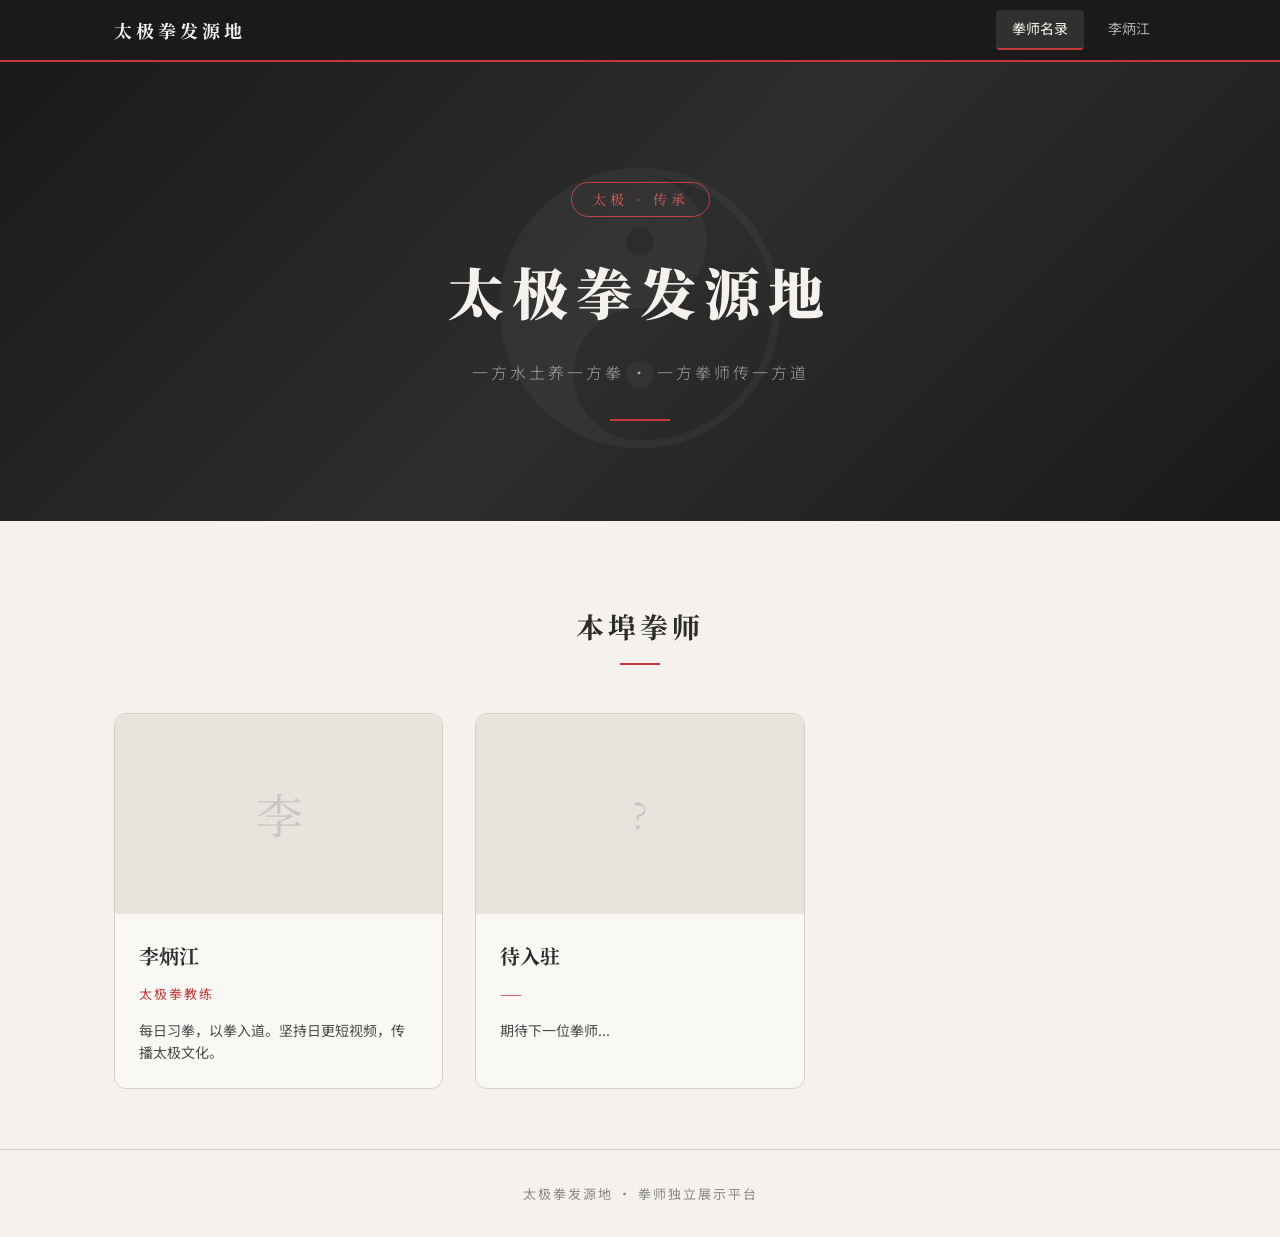
==== index.html @ 1efc1767 "太极拳发源地·拳师网站初版" ====
<!DOCTYPE html>
<html lang="zh-CN">
<head>
    <meta charset="UTF-8">
    <meta name="viewport" content="width=device-width, initial-scale=1.0">
    <title>太极拳发源地 · 拳师名录</title>
    <link rel="stylesheet" href="css/style.css">
</head>
<body>
    <!-- 导航栏 -->
    <nav class="navbar">
        <div class="nav-inner">
            <div class="nav-logo">太极拳发源地</div>
            <div class="nav-links">
                <a href="index.html" class="active">拳师名录</a>
                <a href="shifu-libingjiang.html">李炳江</a>
            </div>
        </div>
    </nav>

    <!-- 主横幅 -->
    <header class="hero">
        <div class="hero-bg"></div>
        <div class="hero-content">
            <div class="hero-badge">太极 · 传承</div>
            <h1>太极拳发源地</h1>
            <p class="hero-subtitle">一方水土养一方拳 · 一方拳师传一方道</p>
            <div class="hero-sep"></div>
        </div>
    </header>

    <!-- 拳师列表 -->
    <section class="masters-section">
        <h2>本埠拳师</h2>
        <div class="masters-grid">
            <a href="shifu-libingjiang.html" class="master-card">
                <div class="card-photo">
                    <div class="card-photo-placeholder">李</div>
                </div>
                <div class="card-info">
                    <h3>李炳江</h3>
                    <span class="card-title">太极拳教练</span>
                    <p>每日习拳，以拳入道。坚持日更短视频，传播太极文化。</p>
                </div>
            </a>
            <div class="master-card card-empty">
                <div class="card-photo">
                    <div class="card-photo-placeholder">?</div>
                </div>
                <div class="card-info">
                    <h3>待入驻</h3>
                    <span class="card-title">——</span>
                    <p>期待下一位拳师...</p>
                </div>
            </div>
        </div>
    </section>

    <footer class="footer">
        <p>太极拳发源地 · 拳师独立展示平台</p>
    </footer>
</body>
</html>
---- css/style.css ----
/* ==========================================
   太极拳发源地 · 水墨风格主题
   ========================================== */

/* --- 字体引入 --- */
@import url('https://fonts.googleapis.com/css2?family=Noto+Serif+SC:wght@400;600;700;900&family=Noto+Sans+SC:wght@300;400;500;700&display=swap');

/* --- 基础重置 --- */
*, *::before, *::after {
    margin: 0;
    padding: 0;
    box-sizing: border-box;
}

html {
    scroll-behavior: smooth;
}

body {
    font-family: 'Noto Sans SC', -apple-system, BlinkMacSystemFont, sans-serif;
    background: #f5f2ed;
    color: #2c2c2c;
    line-height: 1.8;
    min-height: 100vh;
}

/* --- 配色变量 --- */
:root {
    --ink: #1a1a1a;
    --ink-light: #4a4a4a;
    --ink-dim: #888;
    --paper: #f5f2ed;
    --paper-light: #faf8f4;
    --paper-dark: #e8e4dd;
    --accent: #c43a3a;
    --accent-light: #d45555;
    --gold: #b8860b;
    --border: #d5cfc6;
    --shadow: rgba(0, 0, 0, 0.06);
}

/* --- 导航 --- */
.navbar {
    background: var(--ink);
    color: #f5f2ed;
    position: sticky;
    top: 0;
    z-index: 100;
    border-bottom: 2px solid var(--accent);
}

.nav-inner {
    max-width: 1100px;
    margin: 0 auto;
    padding: 0 24px;
    height: 60px;
    display: flex;
    align-items: center;
    justify-content: space-between;
}

.nav-logo {
    font-family: 'Noto Serif SC', serif;
    font-weight: 700;
    font-size: 18px;
    letter-spacing: 4px;
}

.nav-links {
    display: flex;
    gap: 8px;
}

.nav-links a {
    color: rgba(245, 242, 237, 0.7);
    text-decoration: none;
    padding: 6px 16px;
    border-radius: 4px;
    font-size: 14px;
    transition: all 0.2s;
}

.nav-links a:hover,
.nav-links a.active {
    color: #f5f2ed;
    background: rgba(245, 242, 237, 0.1);
}

.nav-links a.active {
    border-bottom: 2px solid var(--accent);
}

/* --- 主横幅（首页） --- */
.hero {
    position: relative;
    padding: 120px 24px 100px;
    text-align: center;
    overflow: hidden;
    background: linear-gradient(135deg, #1a1a1a 0%, #2d2d2d 50%, #1a1a1a 100%);
    color: #f5f2ed;
}

.hero::before {
    content: '☯';
    position: absolute;
    top: 50%;
    left: 50%;
    transform: translate(-50%, -50%);
    font-size: 300px;
    opacity: 0.04;
    pointer-events: none;
}

.hero-badge {
    display: inline-block;
    font-family: 'Noto Serif SC', serif;
    font-size: 14px;
    color: var(--accent-light);
    border: 1px solid var(--accent);
    padding: 4px 20px;
    border-radius: 20px;
    letter-spacing: 4px;
    margin-bottom: 24px;
}

.hero h1 {
    font-family: 'Noto Serif SC', serif;
    font-weight: 900;
    font-size: clamp(36px, 6vw, 56px);
    letter-spacing: 8px;
    margin-bottom: 16px;
}

.hero-subtitle {
    font-size: 16px;
    color: rgba(245, 242, 237, 0.6);
    letter-spacing: 3px;
    font-weight: 300;
}

.hero-sep {
    width: 60px;
    height: 2px;
    background: var(--accent);
    margin: 32px auto 0;
}

/* --- 拳师列表（首页） --- */
.masters-section {
    max-width: 1100px;
    margin: 0 auto;
    padding: 80px 24px 60px;
}

.masters-section h2 {
    font-family: 'Noto Serif SC', serif;
    font-size: 28px;
    text-align: center;
    margin-bottom: 48px;
    letter-spacing: 4px;
    position: relative;
}

.masters-section h2::after {
    content: '';
    display: block;
    width: 40px;
    height: 2px;
    background: var(--accent);
    margin: 12px auto 0;
}

.masters-grid {
    display: grid;
    grid-template-columns: repeat(auto-fill, minmax(300px, 1fr));
    gap: 32px;
}

.master-card {
    background: var(--paper-light);
    border: 1px solid var(--border);
    border-radius: 12px;
    overflow: hidden;
    text-decoration: none;
    color: inherit;
    transition: all 0.3s;
    display: block;
}

.master-card:hover {
    transform: translateY(-4px);
    box-shadow: 0 12px 32px var(--shadow);
    border-color: var(--accent);
}

.card-photo {
    height: 200px;
    background: var(--paper-dark);
    display: flex;
    align-items: center;
    justify-content: center;
}

.card-photo-placeholder {
    font-family: 'Noto Serif SC', serif;
    font-size: 48px;
    color: var(--ink-dim);
    opacity: 0.3;
}

.card-empty .card-photo-placeholder {
    font-size: 36px;
}

.card-info {
    padding: 24px;
}

.card-info h3 {
    font-family: 'Noto Serif SC', serif;
    font-size: 20px;
    margin-bottom: 4px;
}

.card-title {
    font-size: 13px;
    color: var(--accent);
    letter-spacing: 2px;
}

.card-info p {
    font-size: 14px;
    color: var(--ink-light);
    margin-top: 12px;
    line-height: 1.6;
}

/* --- 个人页面头部 --- */
.profile-header {
    position: relative;
    padding: 80px 24px 60px;
    background: linear-gradient(135deg, #1a1a1a 0%, #2d2d2d 50%, #1a1a1a 100%);
    color: #f5f2ed;
}

.profile-header::before {
    content: '☯';
    position: absolute;
    top: 50%;
    left: 50%;
    transform: translate(-50%, -50%);
    font-size: 200px;
    opacity: 0.04;
    pointer-events: none;
}

.profile-inner {
    max-width: 900px;
    margin: 0 auto;
    display: flex;
    align-items: center;
    gap: 40px;
    position: relative;
}

.profile-avatar {
    flex-shrink: 0;
}

.avatar-placeholder {
    width: 140px;
    height: 140px;
    border-radius: 50%;
    background: var(--paper-dark);
    display: flex;
    align-items: center;
    justify-content: center;
    font-family: 'Noto Serif SC', serif;
    font-size: 28px;
    color: var(--ink);
    border: 3px solid var(--accent);
    letter-spacing: 2px;
}

.profile-meta h1 {
    font-family: 'Noto Serif SC', serif;
    font-size: clamp(28px, 4vw, 40px);
    letter-spacing: 6px;
    margin-bottom: 8px;
}

.profile-title {
    font-size: 15px;
    color: var(--accent-light);
    letter-spacing: 3px;
}

.profile-tags {
    display: flex;
    flex-wrap: wrap;
    gap: 8px;
    margin-top: 16px;
}

.tag {
    font-size: 12px;
    padding: 3px 12px;
    border: 1px solid rgba(245, 242, 237, 0.3);
    border-radius: 20px;
    color: rgba(245, 242, 237, 0.8);
    letter-spacing: 1px;
}

.profile-contacts {
    display: flex;
    flex-wrap: wrap;
    gap: 12px;
    margin-top: 16px;
}

.contact-item {
    font-size: 13px;
    color: rgba(245, 242, 237, 0.6);
    letter-spacing: 1px;
}

/* --- 通用段落 --- */
.section {
    padding: 64px 24px;
}

.section-gray {
    background: var(--paper-dark);
}

.section-inner {
    max-width: 900px;
    margin: 0 auto;
}

.section-title {
    font-family: 'Noto Serif SC', serif;
    font-size: 24px;
    letter-spacing: 4px;
    margin-bottom: 32px;
    display: flex;
    align-items: center;
    gap: 12px;
}

.title-deco {
    display: inline-block;
    width: 4px;
    height: 24px;
    background: var(--accent);
    border-radius: 2px;
}

/* --- 内容卡片 --- */
.content-card {
    background: var(--paper-light);
    border: 1px solid var(--border);
    border-radius: 8px;
    padding: 32px;
    line-height: 2;
}

.content-card p {
    margin-bottom: 12px;
    font-size: 15px;
    color: var(--ink-light);
}

.content-card p:last-child {
    margin-bottom: 0;
}

.content-card strong {
    color: var(--accent);
    font-weight: 500;
}

/* --- 背书网格 --- */
.credits-grid {
    display: grid;
    grid-template-columns: repeat(auto-fill, minmax(200px, 1fr));
    gap: 20px;
}

.credit-card {
    background: var(--paper-light);
    border: 1px solid var(--border);
    border-radius: 8px;
    padding: 24px;
    text-align: center;
    transition: all 0.2s;
}

.credit-card:hover {
    border-color: var(--accent);
    transform: translateY(-2px);
}

.credit-icon {
    font-size: 32px;
    margin-bottom: 12px;
}

.credit-card h3 {
    font-family: 'Noto Serif SC', serif;
    font-size: 16px;
    margin-bottom: 8px;
}

.credit-card p {
    font-size: 13px;
    color: var(--ink-light);
    line-height: 1.6;
}

/* --- 照片墙 --- */
.gallery {
    display: grid;
    grid-template-columns: repeat(auto-fill, minmax(260px, 1fr));
    gap: 16px;
}

.gallery-item {
    aspect-ratio: 4/3;
    border-radius: 8px;
    overflow: hidden;
}

.gallery-placeholder {
    width: 100%;
    height: 100%;
    background: var(--paper-dark);
    border: 1px solid var(--border);
    display: flex;
    align-items: center;
    justify-content: center;
    font-size: 14px;
    color: var(--ink-dim);
    letter-spacing: 2px;
    transition: all 0.2s;
}

.gallery-placeholder:hover {
    border-color: var(--accent);
    color: var(--accent);
}

/* --- 视频区域 --- */
.video-grid {
    display: grid;
    grid-template-columns: repeat(auto-fill, minmax(260px, 1fr));
    gap: 20px;
}

.video-card {
    aspect-ratio: 9/16;
    border-radius: 8px;
    overflow: hidden;
}

.video-placeholder {
    width: 100%;
    height: 100%;
    background: #2d2d2d;
    border: 1px solid var(--border);
    display: flex;
    align-items: center;
    justify-content: center;
    font-size: 13px;
    color: rgba(245, 242, 237, 0.5);
    letter-spacing: 1px;
    transition: all 0.2s;
    cursor: pointer;
}

.video-placeholder:hover {
    border-color: var(--accent);
    color: var(--accent-light);
}

/* --- 联系方式 --- */
.contact-grid {
    display: grid;
    grid-template-columns: repeat(auto-fill, minmax(200px, 1fr));
    gap: 16px;
}

.contact-card {
    background: var(--paper-light);
    border: 1px solid var(--border);
    border-radius: 8px;
    padding: 20px;
    text-align: center;
}

.contact-label {
    display: block;
    font-size: 12px;
    color: var(--ink-dim);
    letter-spacing: 2px;
    margin-bottom: 8px;
}

.contact-value {
    display: block;
    font-family: 'Noto Serif SC', serif;
    font-size: 16px;
    color: var(--ink);
}

/* --- 底部 --- */
.footer {
    text-align: center;
    padding: 32px 24px;
    border-top: 1px solid var(--border);
    font-size: 13px;
    color: var(--ink-dim);
    letter-spacing: 2px;
}

/* --- 动画 --- */
@keyframes fadeInUp {
    from {
        opacity: 0;
        transform: translateY(20px);
    }
    to {
        opacity: 1;
        transform: translateY(0);
    }
}

.section {
    animation: fadeInUp 0.6s ease-out;
}

/* --- 响应式 --- */
@media (max-width: 768px) {
    .profile-inner {
        flex-direction: column;
        align-items: center;
        text-align: center;
    }

    .profile-tags,
    .profile-contacts {
        justify-content: center;
    }

    .section-title {
        justify-content: center;
    }

    .nav-inner {
        flex-direction: column;
        height: auto;
        padding: 12px 24px;
        gap: 8px;
    }

    .hero {
        padding: 80px 24px 60px;
    }

    .masters-grid {
        grid-template-columns: 1fr;
    }

    .gallery {
        grid-template-columns: repeat(2, 1fr);
    }

    .video-grid {
        grid-template-columns: repeat(2, 1fr);
    }

    .credits-grid {
        grid-template-columns: repeat(2, 1fr);
    }
}

@media (max-width: 480px) {
    .gallery {
        grid-template-columns: 1fr;
    }

    .video-grid {
        grid-template-columns: 1fr;
    }

    .credits-grid {
        grid-template-columns: 1fr;
    }

    .contact-grid {
        grid-template-columns: 1fr;
    }

    .avatar-placeholder {
        width: 100px;
        height: 100px;
        font-size: 22px;
    }
}
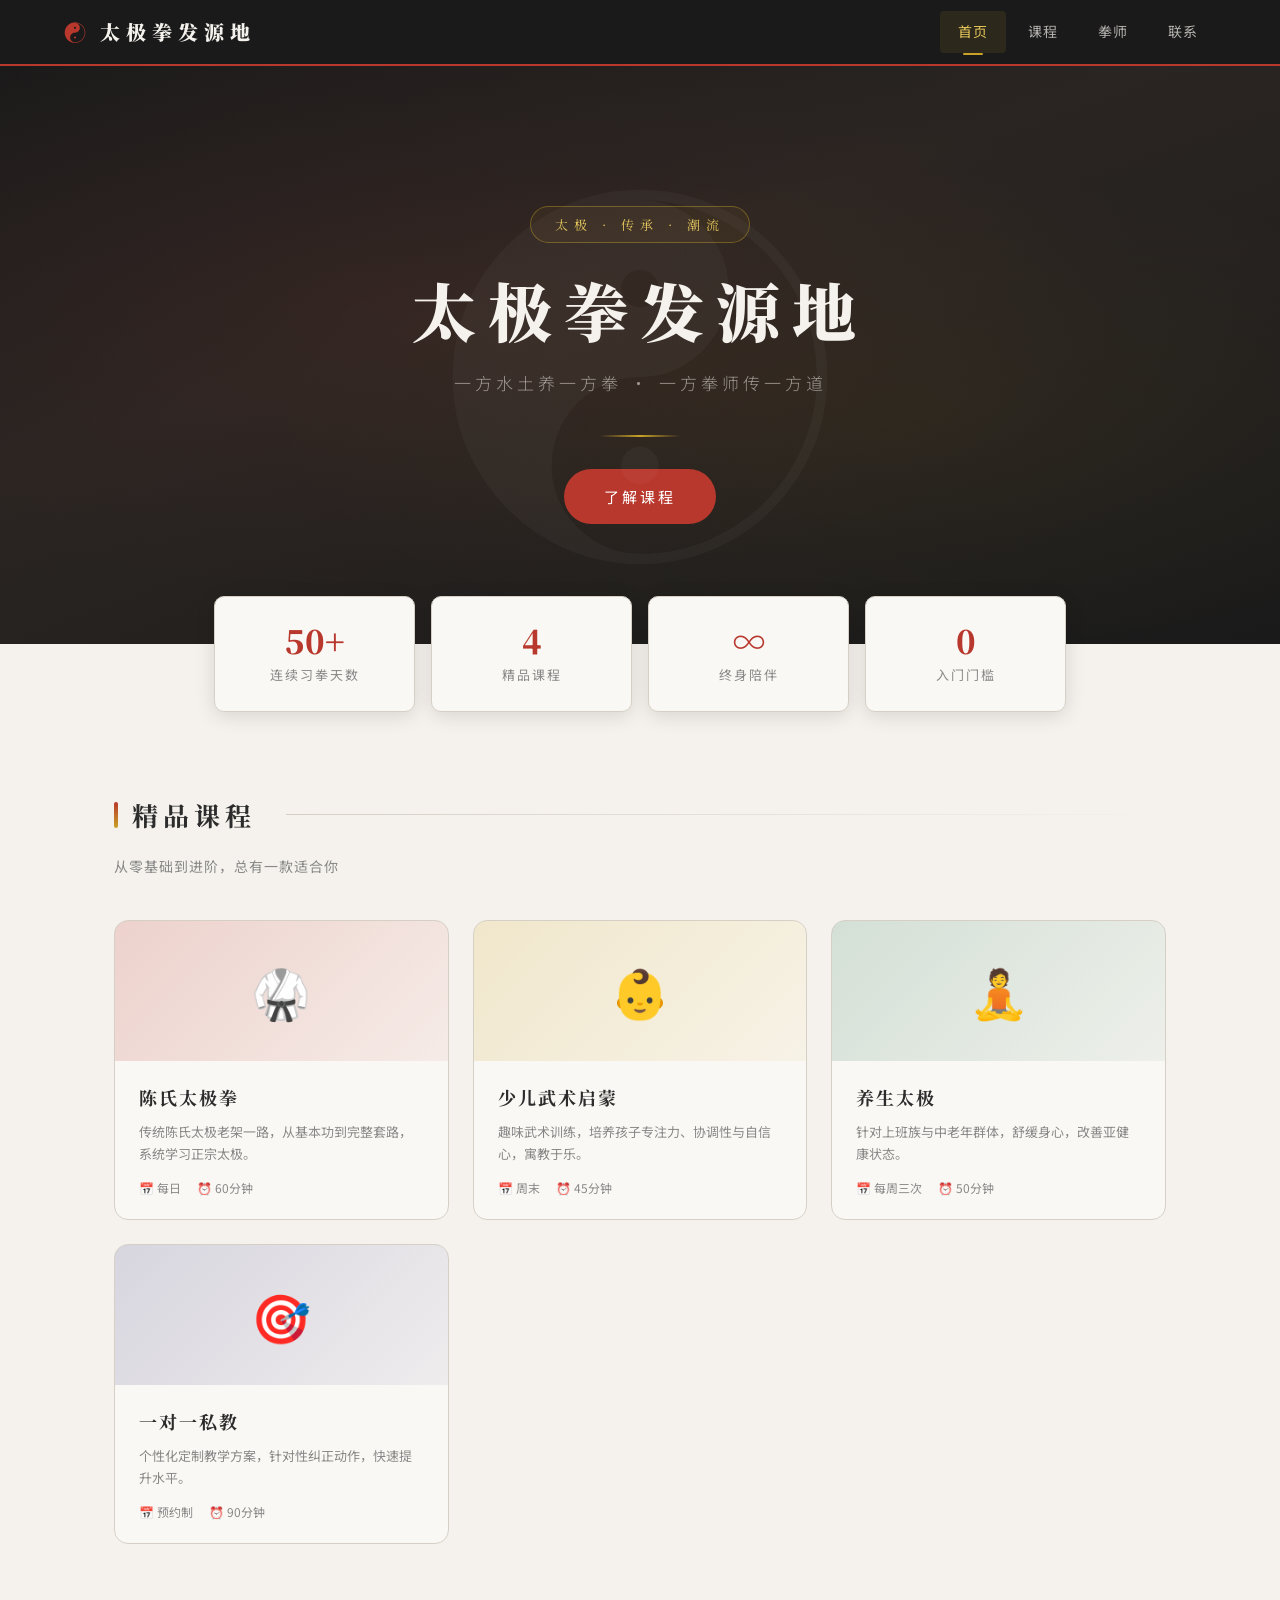
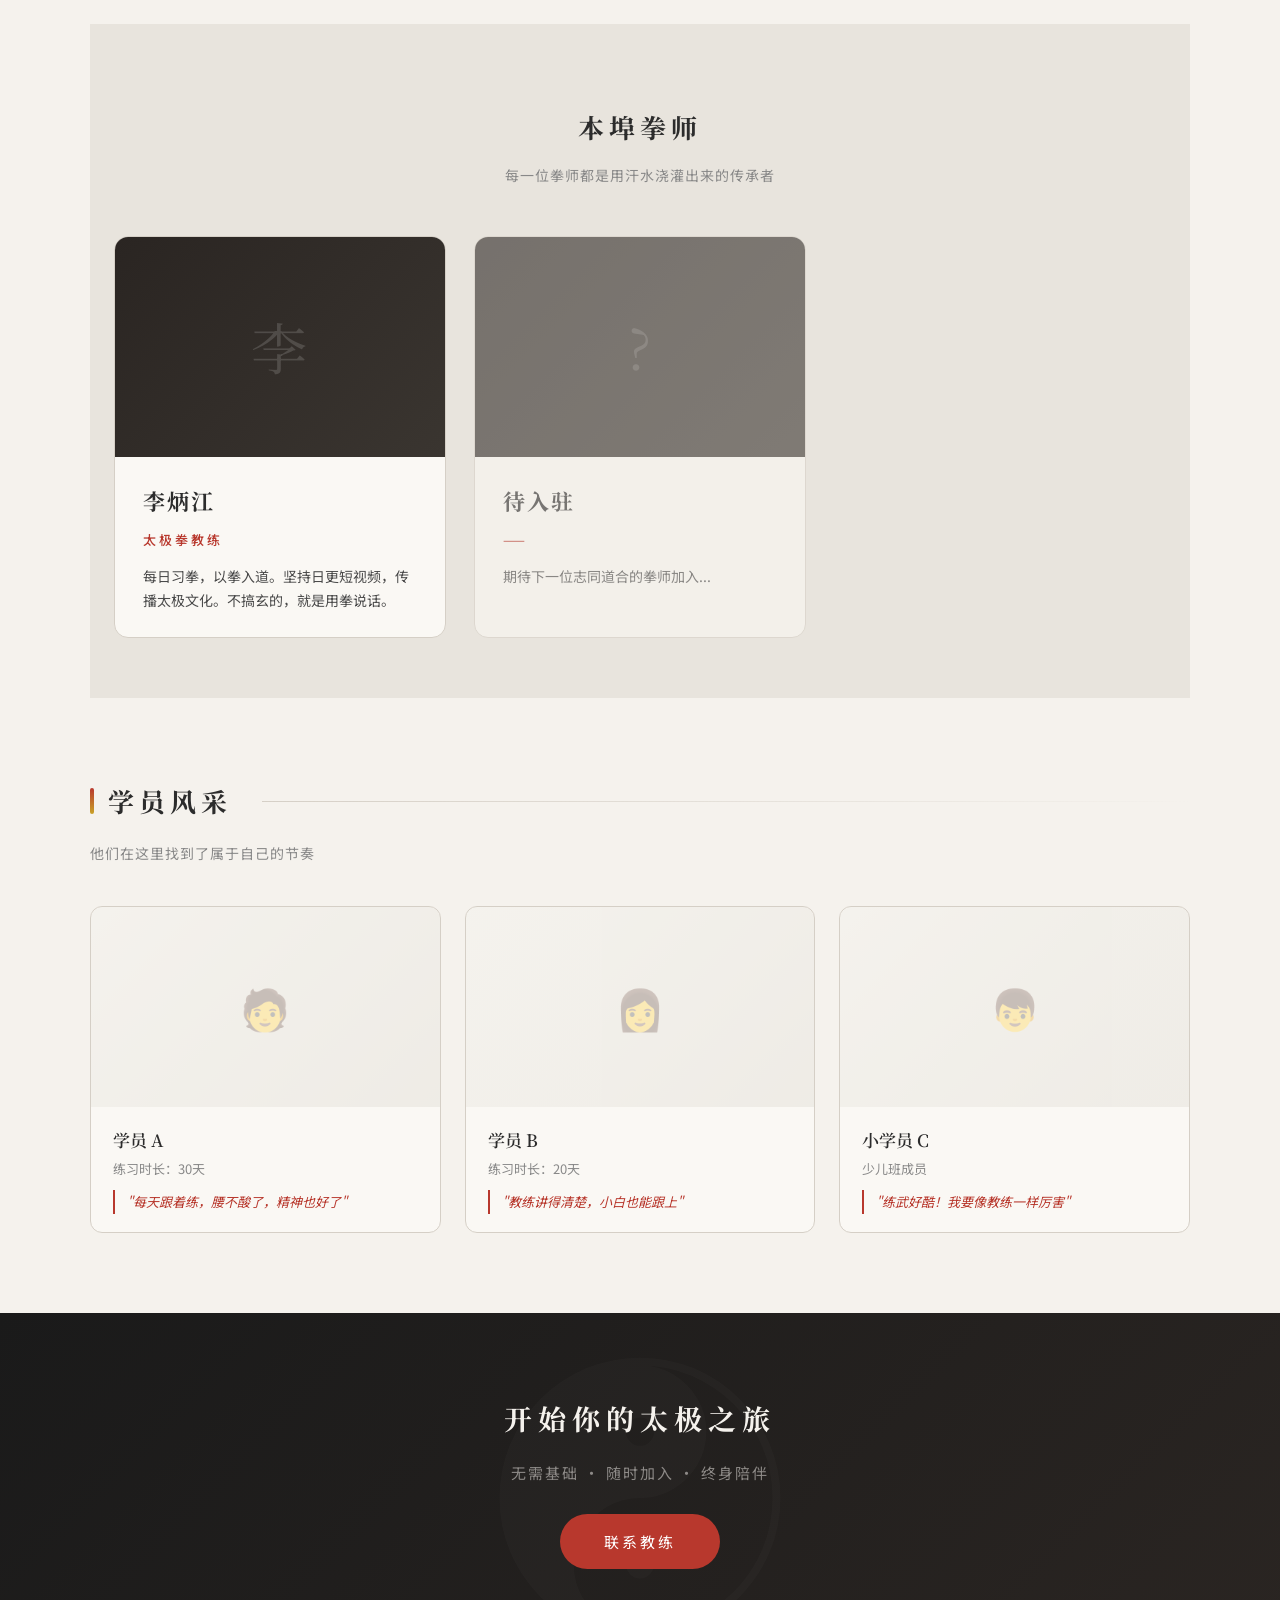
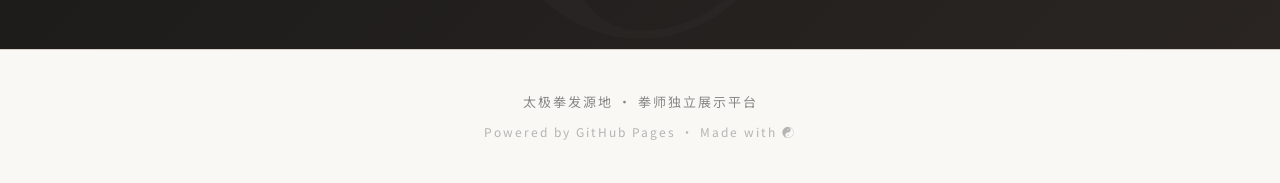
==== commit 45bc35fc: "精装修v2: 新增课程页/学员风采/时间线/统计条/CTA, 升级CSS水墨武馆风格" ====
--- a/index.html
+++ b/index.html
@@ -3,61 +3,183 @@
 <head>
     <meta charset="UTF-8">
     <meta name="viewport" content="width=device-width, initial-scale=1.0">
+    <meta name="description" content="太极拳发源地 · 拳师名录 — 传承太极文化，以拳入道，每日习拳，传播国粹">
     <title>太极拳发源地 · 拳师名录</title>
     <link rel="stylesheet" href="css/style.css">
 </head>
 <body>
+
     <!-- 导航栏 -->
     <nav class="navbar">
         <div class="nav-inner">
             <div class="nav-logo">太极拳发源地</div>
             <div class="nav-links">
-                <a href="index.html" class="active">拳师名录</a>
-                <a href="shifu-libingjiang.html">李炳江</a>
+                <a href="index.html" class="active">首页</a>
+                <a href="courses.html">课程</a>
+                <a href="shifu-libingjiang.html">拳师</a>
+                <a href="#contact">联系</a>
             </div>
         </div>
     </nav>
 
     <!-- 主横幅 -->
     <header class="hero">
-        <div class="hero-bg"></div>
         <div class="hero-content">
-            <div class="hero-badge">太极 · 传承</div>
+            <div class="hero-badge">太极 · 传承 · 潮流</div>
             <h1>太极拳发源地</h1>
             <p class="hero-subtitle">一方水土养一方拳 · 一方拳师传一方道</p>
             <div class="hero-sep"></div>
+            <a href="courses.html" class="hero-cta">了解课程</a>
         </div>
     </header>
 
-    <!-- 拳师列表 -->
-    <section class="masters-section">
+    <!-- 数据统计 -->
+    <div class="stats-bar">
+        <div class="stat-item">
+            <div class="stat-number">50+</div>
+            <div class="stat-label">连续习拳天数</div>
+        </div>
+        <div class="stat-item">
+            <div class="stat-number">4</div>
+            <div class="stat-label">精品课程</div>
+        </div>
+        <div class="stat-item">
+            <div class="stat-number">∞</div>
+            <div class="stat-label">终身陪伴</div>
+        </div>
+        <div class="stat-item">
+            <div class="stat-number">0</div>
+            <div class="stat-label">入门门槛</div>
+        </div>
+    </div>
+
+    <!-- 课程预览 -->
+    <section class="section courses-section">
+        <h2 class="section-title"><span class="title-deco"></span>精品课程</h2>
+        <p class="section-subtitle">从零基础到进阶，总有一款适合你</p>
+        <div class="courses-grid">
+            <a href="courses.html#chen" class="course-card">
+                <div class="course-icon chen">🥋</div>
+                <div class="course-body">
+                    <h3>陈氏太极拳</h3>
+                    <p>传统陈氏太极老架一路，从基本功到完整套路，系统学习正宗太极。</p>
+                    <div class="course-meta">
+                        <span>📅 每日</span>
+                        <span>⏰ 60分钟</span>
+                    </div>
+                </div>
+            </a>
+            <a href="courses.html#kids" class="course-card">
+                <div class="course-icon kids">👶</div>
+                <div class="course-body">
+                    <h3>少儿武术启蒙</h3>
+                    <p>趣味武术训练，培养孩子专注力、协调性与自信心，寓教于乐。</p>
+                    <div class="course-meta">
+                        <span>📅 周末</span>
+                        <span>⏰ 45分钟</span>
+                    </div>
+                </div>
+            </a>
+            <a href="courses.html#health" class="course-card">
+                <div class="course-icon health">🧘</div>
+                <div class="course-body">
+                    <h3>养生太极</h3>
+                    <p>针对上班族与中老年群体，舒缓身心，改善亚健康状态。</p>
+                    <div class="course-meta">
+                        <span>📅 每周三次</span>
+                        <span>⏰ 50分钟</span>
+                    </div>
+                </div>
+            </a>
+            <a href="courses.html#private" class="course-card">
+                <div class="course-icon private">🎯</div>
+                <div class="course-body">
+                    <h3>一对一私教</h3>
+                    <p>个性化定制教学方案，针对性纠正动作，快速提升水平。</p>
+                    <div class="course-meta">
+                        <span>📅 预约制</span>
+                        <span>⏰ 90分钟</span>
+                    </div>
+                </div>
+            </a>
+        </div>
+    </section>
+
+    <!-- 拳师介绍 -->
+    <section class="masters-section section-gray">
         <h2>本埠拳师</h2>
+        <p>每一位拳师都是用汗水浇灌出来的传承者</p>
         <div class="masters-grid">
             <a href="shifu-libingjiang.html" class="master-card">
                 <div class="card-photo">
+                    <!-- 替换为真实照片: <img src="images/shifu-avatar.jpg" alt="李炳江"> -->
                     <div class="card-photo-placeholder">李</div>
                 </div>
                 <div class="card-info">
                     <h3>李炳江</h3>
                     <span class="card-title">太极拳教练</span>
-                    <p>每日习拳，以拳入道。坚持日更短视频，传播太极文化。</p>
+                    <p>每日习拳，以拳入道。坚持日更短视频，传播太极文化。不搞玄的，就是用拳说话。</p>
                 </div>
             </a>
-            <div class="master-card card-empty">
+            <div class="master-card card-empty" style="opacity: 0.6;">
                 <div class="card-photo">
                     <div class="card-photo-placeholder">?</div>
                 </div>
                 <div class="card-info">
                     <h3>待入驻</h3>
                     <span class="card-title">——</span>
-                    <p>期待下一位拳师...</p>
+                    <p>期待下一位志同道合的拳师加入...</p>
                 </div>
             </div>
         </div>
     </section>
 
+    <!-- 学员风采 -->
+    <section class="section">
+        <div class="section-inner">
+            <h2 class="section-title"><span class="title-deco"></span>学员风采</h2>
+            <p class="section-subtitle">他们在这里找到了属于自己的节奏</p>
+            <div class="students-grid">
+                <div class="student-card">
+                    <div class="student-photo">🧑</div>
+                    <div class="student-info">
+                        <div class="student-name">学员 A</div>
+                        <div class="student-desc">练习时长：30天</div>
+                        <div class="student-quote">"每天跟着练，腰不酸了，精神也好了"</div>
+                    </div>
+                </div>
+                <div class="student-card">
+                    <div class="student-photo">👩</div>
+                    <div class="student-info">
+                        <div class="student-name">学员 B</div>
+                        <div class="student-desc">练习时长：20天</div>
+                        <div class="student-quote">"教练讲得清楚，小白也能跟上"</div>
+                    </div>
+                </div>
+                <div class="student-card">
+                    <div class="student-photo">👦</div>
+                    <div class="student-info">
+                        <div class="student-name">小学员 C</div>
+                        <div class="student-desc">少儿班成员</div>
+                        <div class="student-quote">"练武好酷！我要像教练一样厉害"</div>
+                    </div>
+                </div>
+            </div>
+        </div>
+    </section>
+
+    <!-- 行动召唤 -->
+    <section class="cta-banner" id="contact">
+        <h2>开始你的太极之旅</h2>
+        <p>无需基础 · 随时加入 · 终身陪伴</p>
+        <a href="shifu-libingjiang.html#contact" class="cta-btn">联系教练</a>
+    </section>
+
+    <!-- 页脚 -->
     <footer class="footer">
         <p>太极拳发源地 · 拳师独立展示平台</p>
+        <p style="margin-top: 8px; font-size: 12px; opacity: 0.6;">Powered by GitHub Pages · Made with ☯</p>
     </footer>
+
 </body>
 </html>
--- a/css/style.css
+++ b/css/style.css
@@ -1,5 +1,6 @@
 /* ==========================================
-   太极拳发源地 · 水墨风格主题
+   太极拳发源地 · 水墨武馆风格 v2.0
+   精装修版
    ========================================== */
 
 /* --- 字体引入 --- */
@@ -23,6 +24,8 @@
     line-height: 1.8;
     min-height: 100vh;
 }
+
+a { color: inherit; text-decoration: none; }
 
 /* --- 配色变量 --- */
 :root {
@@ -32,14 +35,17 @@
     --paper: #f5f2ed;
     --paper-light: #faf8f4;
     --paper-dark: #e8e4dd;
-    --accent: #c43a3a;
+    --accent: #b8382d;
     --accent-light: #d45555;
-    --gold: #b8860b;
+    --gold: #c9a227;
+    --gold-light: #e6c65a;
+    --jade: #3a7d5c;
     --border: #d5cfc6;
     --shadow: rgba(0, 0, 0, 0.06);
-}
-
-/* --- 导航 --- */
+    --shadow-deep: rgba(0, 0, 0, 0.12);
+}
+
+/* ========== 导航栏 ========== */
 .navbar {
     background: var(--ink);
     color: #f5f2ed;
@@ -47,13 +53,14 @@
     top: 0;
     z-index: 100;
     border-bottom: 2px solid var(--accent);
+    backdrop-filter: blur(10px);
 }
 
 .nav-inner {
-    max-width: 1100px;
+    max-width: 1200px;
     margin: 0 auto;
     padding: 0 24px;
-    height: 60px;
+    height: 64px;
     display: flex;
     align-items: center;
     justify-content: space-between;
@@ -61,42 +68,68 @@
 
 .nav-logo {
     font-family: 'Noto Serif SC', serif;
-    font-weight: 700;
-    font-size: 18px;
-    letter-spacing: 4px;
+    font-weight: 900;
+    font-size: 20px;
+    letter-spacing: 6px;
+    display: flex;
+    align-items: center;
+    gap: 8px;
+}
+
+.nav-logo::before {
+    content: '☯';
+    font-size: 22px;
+    color: var(--accent);
 }
 
 .nav-links {
     display: flex;
-    gap: 8px;
+    gap: 4px;
 }
 
 .nav-links a {
     color: rgba(245, 242, 237, 0.7);
     text-decoration: none;
-    padding: 6px 16px;
+    padding: 8px 18px;
     border-radius: 4px;
     font-size: 14px;
-    transition: all 0.2s;
-}
-
-.nav-links a:hover,
+    transition: all 0.25s;
+    letter-spacing: 1px;
+    position: relative;
+}
+
+.nav-links a:hover {
+    color: #f5f2ed;
+    background: rgba(245, 242, 237, 0.08);
+}
+
 .nav-links a.active {
-    color: #f5f2ed;
-    background: rgba(245, 242, 237, 0.1);
-}
-
-.nav-links a.active {
-    border-bottom: 2px solid var(--accent);
-}
-
-/* --- 主横幅（首页） --- */
+    color: var(--gold-light);
+    background: rgba(201, 162, 39, 0.1);
+}
+
+.nav-links a.active::after {
+    content: '';
+    position: absolute;
+    bottom: -2px;
+    left: 50%;
+    transform: translateX(-50%);
+    width: 20px;
+    height: 2px;
+    background: var(--gold);
+    border-radius: 1px;
+}
+
+/* ========== Hero 横幅（首页） ========== */
 .hero {
     position: relative;
-    padding: 120px 24px 100px;
+    padding: 140px 24px 120px;
     text-align: center;
     overflow: hidden;
-    background: linear-gradient(135deg, #1a1a1a 0%, #2d2d2d 50%, #1a1a1a 100%);
+    background:
+        radial-gradient(ellipse at 30% 40%, rgba(184, 56, 45, 0.08) 0%, transparent 60%),
+        radial-gradient(ellipse at 70% 60%, rgba(201, 162, 39, 0.06) 0%, transparent 50%),
+        linear-gradient(160deg, #1a1a1a 0%, #2a2522 40%, #1a1a1a 100%);
     color: #f5f2ed;
 }
 
@@ -106,46 +139,168 @@
     top: 50%;
     left: 50%;
     transform: translate(-50%, -50%);
-    font-size: 300px;
-    opacity: 0.04;
+    font-size: 400px;
+    opacity: 0.03;
     pointer-events: none;
+    animation: taijiSpin 120s linear infinite;
+}
+
+@keyframes taijiSpin {
+    from { transform: translate(-50%, -50%) rotate(0deg); }
+    to { transform: translate(-50%, -50%) rotate(360deg); }
 }
 
 .hero-badge {
     display: inline-block;
     font-family: 'Noto Serif SC', serif;
+    font-size: 13px;
+    color: var(--gold-light);
+    border: 1px solid rgba(201, 162, 39, 0.4);
+    padding: 6px 24px;
+    border-radius: 30px;
+    letter-spacing: 6px;
+    margin-bottom: 28px;
+    background: rgba(201, 162, 39, 0.06);
+}
+
+.hero h1 {
+    font-family: 'Noto Serif SC', serif;
+    font-weight: 900;
+    font-size: clamp(42px, 7vw, 64px);
+    letter-spacing: 12px;
+    margin-bottom: 20px;
+    line-height: 1.2;
+}
+
+.hero-subtitle {
+    font-size: 17px;
+    color: rgba(245, 242, 237, 0.55);
+    letter-spacing: 4px;
+    font-weight: 300;
+    max-width: 600px;
+    margin: 0 auto;
+}
+
+.hero-sep {
+    width: 80px;
+    height: 2px;
+    background: linear-gradient(90deg, transparent, var(--gold), transparent);
+    margin: 36px auto 0;
+}
+
+.hero-cta {
+    display: inline-block;
+    margin-top: 32px;
+    padding: 14px 40px;
+    background: var(--accent);
+    color: #fff;
+    border-radius: 30px;
+    font-size: 15px;
+    letter-spacing: 3px;
+    transition: all 0.3s;
+    border: none;
+    cursor: pointer;
+}
+
+.hero-cta:hover {
+    background: var(--accent-light);
+    transform: translateY(-2px);
+    box-shadow: 0 8px 24px rgba(184, 56, 45, 0.3);
+}
+
+/* ========== 数据统计条 ========== */
+.stats-bar {
+    max-width: 900px;
+    margin: -48px auto 0;
+    position: relative;
+    z-index: 10;
+    display: grid;
+    grid-template-columns: repeat(4, 1fr);
+    gap: 16px;
+    padding: 0 24px;
+}
+
+.stat-item {
+    background: var(--paper-light);
+    border: 1px solid var(--border);
+    border-radius: 10px;
+    padding: 24px 16px;
+    text-align: center;
+    box-shadow: 0 4px 20px var(--shadow-deep);
+}
+
+.stat-number {
+    font-family: 'Noto Serif SC', serif;
+    font-size: 32px;
+    font-weight: 900;
+    color: var(--accent);
+    line-height: 1.2;
+}
+
+.stat-label {
+    font-size: 13px;
+    color: var(--ink-dim);
+    margin-top: 4px;
+    letter-spacing: 2px;
+}
+
+/* ========== 区块通用 ========== */
+.section {
+    padding: 80px 24px;
+}
+
+.section-gray {
+    background: var(--paper-dark);
+}
+
+.section-dark {
+    background: var(--ink);
+    color: var(--paper);
+}
+
+.section-inner {
+    max-width: 1100px;
+    margin: 0 auto;
+}
+
+.section-title {
+    font-family: 'Noto Serif SC', serif;
+    font-size: 26px;
+    letter-spacing: 5px;
+    margin-bottom: 16px;
+    display: flex;
+    align-items: center;
+    gap: 14px;
+}
+
+.section-subtitle {
     font-size: 14px;
-    color: var(--accent-light);
-    border: 1px solid var(--accent);
-    padding: 4px 20px;
-    border-radius: 20px;
-    letter-spacing: 4px;
-    margin-bottom: 24px;
-}
-
-.hero h1 {
-    font-family: 'Noto Serif SC', serif;
-    font-weight: 900;
-    font-size: clamp(36px, 6vw, 56px);
-    letter-spacing: 8px;
-    margin-bottom: 16px;
-}
-
-.hero-subtitle {
-    font-size: 16px;
-    color: rgba(245, 242, 237, 0.6);
-    letter-spacing: 3px;
-    font-weight: 300;
-}
-
-.hero-sep {
-    width: 60px;
-    height: 2px;
-    background: var(--accent);
-    margin: 32px auto 0;
-}
-
-/* --- 拳师列表（首页） --- */
+    color: var(--ink-dim);
+    margin-bottom: 40px;
+    letter-spacing: 1px;
+}
+
+.section-dark .section-subtitle {
+    color: rgba(245, 242, 237, 0.5);
+}
+
+.title-deco {
+    display: inline-block;
+    width: 4px;
+    height: 26px;
+    background: linear-gradient(180deg, var(--accent), var(--gold));
+    border-radius: 2px;
+}
+
+.section-title::after {
+    content: '';
+    flex: 1;
+    height: 1px;
+    background: linear-gradient(90deg, var(--border), transparent);
+    margin-left: 16px;
+}
+
+/* ========== 拳师列表（首页） ========== */
 .masters-section {
     max-width: 1100px;
     margin: 0 auto;
@@ -154,93 +309,189 @@
 
 .masters-section h2 {
     font-family: 'Noto Serif SC', serif;
-    font-size: 28px;
+    font-size: 26px;
     text-align: center;
+    margin-bottom: 12px;
+    letter-spacing: 5px;
+}
+
+.masters-section > p {
+    text-align: center;
+    color: var(--ink-dim);
+    font-size: 14px;
     margin-bottom: 48px;
-    letter-spacing: 4px;
-    position: relative;
-}
-
-.masters-section h2::after {
-    content: '';
-    display: block;
-    width: 40px;
-    height: 2px;
-    background: var(--accent);
-    margin: 12px auto 0;
+    letter-spacing: 1px;
 }
 
 .masters-grid {
     display: grid;
-    grid-template-columns: repeat(auto-fill, minmax(300px, 1fr));
-    gap: 32px;
+    grid-template-columns: repeat(auto-fill, minmax(320px, 1fr));
+    gap: 28px;
 }
 
 .master-card {
     background: var(--paper-light);
     border: 1px solid var(--border);
-    border-radius: 12px;
+    border-radius: 14px;
     overflow: hidden;
     text-decoration: none;
     color: inherit;
-    transition: all 0.3s;
+    transition: all 0.35s cubic-bezier(.25,.46,.45,.94);
     display: block;
+    position: relative;
 }
 
 .master-card:hover {
-    transform: translateY(-4px);
-    box-shadow: 0 12px 32px var(--shadow);
+    transform: translateY(-6px);
+    box-shadow: 0 16px 40px var(--shadow-deep);
     border-color: var(--accent);
 }
 
+.master-card::after {
+    content: '';
+    position: absolute;
+    bottom: 0;
+    left: 0;
+    right: 0;
+    height: 3px;
+    background: linear-gradient(90deg, var(--accent), var(--gold));
+    opacity: 0;
+    transition: opacity 0.3s;
+}
+
+.master-card:hover::after {
+    opacity: 1;
+}
+
 .card-photo {
-    height: 200px;
-    background: var(--paper-dark);
+    height: 220px;
+    background: linear-gradient(135deg, #2a2522, #3a3530);
     display: flex;
     align-items: center;
     justify-content: center;
+    position: relative;
+    overflow: hidden;
+}
+
+.card-photo img {
+    width: 100%;
+    height: 100%;
+    object-fit: cover;
 }
 
 .card-photo-placeholder {
     font-family: 'Noto Serif SC', serif;
-    font-size: 48px;
-    color: var(--ink-dim);
-    opacity: 0.3;
-}
-
-.card-empty .card-photo-placeholder {
-    font-size: 36px;
+    font-size: 56px;
+    color: rgba(255,255,255,0.15);
+    letter-spacing: 2px;
 }
 
 .card-info {
-    padding: 24px;
+    padding: 24px 28px;
 }
 
 .card-info h3 {
     font-family: 'Noto Serif SC', serif;
-    font-size: 20px;
+    font-size: 22px;
     margin-bottom: 4px;
+    letter-spacing: 2px;
 }
 
 .card-title {
     font-size: 13px;
     color: var(--accent);
-    letter-spacing: 2px;
+    letter-spacing: 3px;
+    font-weight: 500;
 }
 
 .card-info p {
     font-size: 14px;
     color: var(--ink-light);
     margin-top: 12px;
-    line-height: 1.6;
-}
-
-/* --- 个人页面头部 --- */
+    line-height: 1.7;
+}
+
+/* ========== 课程卡片（首页/课程页） ========== */
+.courses-section {
+    max-width: 1100px;
+    margin: 0 auto;
+    padding: 80px 24px;
+}
+
+.courses-grid {
+    display: grid;
+    grid-template-columns: repeat(auto-fill, minmax(280px, 1fr));
+    gap: 24px;
+}
+
+.course-card {
+    background: var(--paper-light);
+    border: 1px solid var(--border);
+    border-radius: 14px;
+    overflow: hidden;
+    transition: all 0.3s;
+    cursor: pointer;
+}
+
+.course-card:hover {
+    transform: translateY(-4px);
+    box-shadow: 0 12px 32px var(--shadow-deep);
+    border-color: var(--gold);
+}
+
+.course-icon {
+    height: 140px;
+    display: flex;
+    align-items: center;
+    justify-content: center;
+    font-size: 48px;
+}
+
+.course-icon.chen { background: linear-gradient(135deg, #b8382d33, #b8382d11); }
+.course-icon.kids { background: linear-gradient(135deg, #c9a22733, #c9a22711); }
+.course-icon.health { background: linear-gradient(135deg, #3a7d5c33, #3a7d5c11); }
+.course-icon.private { background: linear-gradient(135deg, #4a4a8833, #4a4a8811); }
+
+.course-body {
+    padding: 20px 24px;
+}
+
+.course-body h3 {
+    font-family: 'Noto Serif SC', serif;
+    font-size: 18px;
+    letter-spacing: 2px;
+    margin-bottom: 8px;
+}
+
+.course-body p {
+    font-size: 13px;
+    color: var(--ink-dim);
+    line-height: 1.7;
+    margin-bottom: 12px;
+}
+
+.course-meta {
+    display: flex;
+    gap: 16px;
+    font-size: 12px;
+    color: var(--ink-dim);
+}
+
+.course-meta span {
+    display: flex;
+    align-items: center;
+    gap: 4px;
+}
+
+/* ========== 个人页面头部 ========== */
 .profile-header {
     position: relative;
-    padding: 80px 24px 60px;
-    background: linear-gradient(135deg, #1a1a1a 0%, #2d2d2d 50%, #1a1a1a 100%);
+    padding: 100px 24px 70px;
+    background:
+        radial-gradient(ellipse at 20% 50%, rgba(184, 56, 45, 0.1) 0%, transparent 60%),
+        linear-gradient(160deg, #1a1a1a 0%, #2a2522 50%, #1a1a1a 100%);
     color: #f5f2ed;
+    overflow: hidden;
 }
 
 .profile-header::before {
@@ -249,17 +500,17 @@
     top: 50%;
     left: 50%;
     transform: translate(-50%, -50%);
-    font-size: 200px;
-    opacity: 0.04;
+    font-size: 250px;
+    opacity: 0.03;
     pointer-events: none;
 }
 
 .profile-inner {
-    max-width: 900px;
+    max-width: 960px;
     margin: 0 auto;
     display: flex;
     align-items: center;
-    gap: 40px;
+    gap: 44px;
     position: relative;
 }
 
@@ -267,106 +518,82 @@
     flex-shrink: 0;
 }
 
-.avatar-placeholder {
-    width: 140px;
-    height: 140px;
+.avatar-placeholder,
+.avatar-img {
+    width: 150px;
+    height: 150px;
     border-radius: 50%;
-    background: var(--paper-dark);
     display: flex;
     align-items: center;
     justify-content: center;
     font-family: 'Noto Serif SC', serif;
-    font-size: 28px;
+    font-size: 32px;
     color: var(--ink);
-    border: 3px solid var(--accent);
+    border: 3px solid var(--gold);
     letter-spacing: 2px;
+    object-fit: cover;
+    background: var(--paper-dark);
+}
+
+.avatar-img {
+    border-color: var(--gold);
 }
 
 .profile-meta h1 {
     font-family: 'Noto Serif SC', serif;
-    font-size: clamp(28px, 4vw, 40px);
-    letter-spacing: 6px;
+    font-size: clamp(30px, 4vw, 42px);
+    letter-spacing: 8px;
     margin-bottom: 8px;
 }
 
 .profile-title {
-    font-size: 15px;
-    color: var(--accent-light);
-    letter-spacing: 3px;
+    font-size: 16px;
+    color: var(--gold-light);
+    letter-spacing: 4px;
+    font-weight: 400;
 }
 
 .profile-tags {
     display: flex;
     flex-wrap: wrap;
     gap: 8px;
-    margin-top: 16px;
+    margin-top: 18px;
 }
 
 .tag {
     font-size: 12px;
-    padding: 3px 12px;
-    border: 1px solid rgba(245, 242, 237, 0.3);
+    padding: 4px 14px;
+    border: 1px solid rgba(245, 242, 237, 0.25);
     border-radius: 20px;
-    color: rgba(245, 242, 237, 0.8);
+    color: rgba(245, 242, 237, 0.85);
     letter-spacing: 1px;
+    backdrop-filter: blur(4px);
 }
 
 .profile-contacts {
     display: flex;
     flex-wrap: wrap;
-    gap: 12px;
-    margin-top: 16px;
+    gap: 16px;
+    margin-top: 18px;
 }
 
 .contact-item {
     font-size: 13px;
-    color: rgba(245, 242, 237, 0.6);
+    color: rgba(245, 242, 237, 0.55);
     letter-spacing: 1px;
 }
 
-/* --- 通用段落 --- */
-.section {
-    padding: 64px 24px;
-}
-
-.section-gray {
-    background: var(--paper-dark);
-}
-
-.section-inner {
-    max-width: 900px;
-    margin: 0 auto;
-}
-
-.section-title {
-    font-family: 'Noto Serif SC', serif;
-    font-size: 24px;
-    letter-spacing: 4px;
-    margin-bottom: 32px;
-    display: flex;
-    align-items: center;
-    gap: 12px;
-}
-
-.title-deco {
-    display: inline-block;
-    width: 4px;
-    height: 24px;
-    background: var(--accent);
-    border-radius: 2px;
-}
-
-/* --- 内容卡片 --- */
+/* ========== 内容卡片 ========== */
 .content-card {
     background: var(--paper-light);
     border: 1px solid var(--border);
-    border-radius: 8px;
-    padding: 32px;
-    line-height: 2;
+    border-radius: 10px;
+    padding: 36px 40px;
+    line-height: 2.1;
 }
 
 .content-card p {
-    margin-bottom: 12px;
+    margin-bottom: 14px;
     font-size: 15px;
     color: var(--ink-light);
 }
@@ -377,48 +604,86 @@
 
 .content-card strong {
     color: var(--accent);
-    font-weight: 500;
-}
-
-/* --- 背书网格 --- */
+    font-weight: 600;
+}
+
+.bio-card {
+    position: relative;
+    overflow: hidden;
+}
+
+.bio-card::before {
+    content: '"';
+    position: absolute;
+    top: 10px;
+    left: 20px;
+    font-size: 72px;
+    font-family: Georgia, serif;
+    color: var(--accent);
+    opacity: 0.08;
+    line-height: 1;
+}
+
+/* ========== 背书网格 ========== */
 .credits-grid {
     display: grid;
-    grid-template-columns: repeat(auto-fill, minmax(200px, 1fr));
+    grid-template-columns: repeat(auto-fill, minmax(220px, 1fr));
     gap: 20px;
 }
 
 .credit-card {
     background: var(--paper-light);
     border: 1px solid var(--border);
-    border-radius: 8px;
-    padding: 24px;
+    border-radius: 12px;
+    padding: 28px 24px;
     text-align: center;
-    transition: all 0.2s;
+    transition: all 0.3s;
+    position: relative;
+    overflow: hidden;
+}
+
+.credit-card::before {
+    content: '';
+    position: absolute;
+    top: 0;
+    left: 0;
+    right: 0;
+    height: 3px;
+    background: linear-gradient(90deg, var(--accent), var(--gold));
+    opacity: 0;
+    transition: opacity 0.3s;
 }
 
 .credit-card:hover {
     border-color: var(--accent);
-    transform: translateY(-2px);
+    transform: translateY(-4px);
+    box-shadow: 0 8px 24px var(--shadow);
+}
+
+.credit-card:hover::before {
+    opacity: 1;
 }
 
 .credit-icon {
-    font-size: 32px;
-    margin-bottom: 12px;
+    font-size: 36px;
+    margin-bottom: 14px;
+    display: block;
 }
 
 .credit-card h3 {
     font-family: 'Noto Serif SC', serif;
-    font-size: 16px;
-    margin-bottom: 8px;
+    font-size: 17px;
+    margin-bottom: 10px;
+    letter-spacing: 2px;
 }
 
 .credit-card p {
     font-size: 13px;
-    color: var(--ink-light);
-    line-height: 1.6;
-}
-
-/* --- 照片墙 --- */
+    color: var(--ink-dim);
+    line-height: 1.7;
+}
+
+/* ========== 照片墙 ========== */
 .gallery {
     display: grid;
     grid-template-columns: repeat(auto-fill, minmax(260px, 1fr));
@@ -427,22 +692,32 @@
 
 .gallery-item {
     aspect-ratio: 4/3;
-    border-radius: 8px;
+    border-radius: 10px;
     overflow: hidden;
+    position: relative;
 }
 
 .gallery-placeholder {
     width: 100%;
     height: 100%;
-    background: var(--paper-dark);
+    background: linear-gradient(135deg, var(--paper-dark), #ddd8cf);
     border: 1px solid var(--border);
     display: flex;
     align-items: center;
     justify-content: center;
-    font-size: 14px;
+    font-size: 13px;
     color: var(--ink-dim);
     letter-spacing: 2px;
-    transition: all 0.2s;
+    transition: all 0.3s;
+    position: relative;
+}
+
+.gallery-placeholder::after {
+    content: '+';
+    position: absolute;
+    font-size: 32px;
+    color: var(--border);
+    opacity: 0.5;
 }
 
 .gallery-placeholder:hover {
@@ -450,32 +725,55 @@
     color: var(--accent);
 }
 
-/* --- 视频区域 --- */
+.gallery-item img {
+    width: 100%;
+    height: 100%;
+    object-fit: cover;
+    transition: transform 0.4s;
+}
+
+.gallery-item:hover img {
+    transform: scale(1.05);
+}
+
+/* ========== 视频区域 ========== */
 .video-grid {
     display: grid;
-    grid-template-columns: repeat(auto-fill, minmax(260px, 1fr));
+    grid-template-columns: repeat(auto-fill, minmax(240px, 1fr));
     gap: 20px;
 }
 
 .video-card {
     aspect-ratio: 9/16;
-    border-radius: 8px;
+    border-radius: 12px;
     overflow: hidden;
+    position: relative;
+    background: #1a1a1a;
 }
 
 .video-placeholder {
     width: 100%;
     height: 100%;
-    background: #2d2d2d;
+    background: linear-gradient(180deg, #2a2522, #1a1a1a);
     border: 1px solid var(--border);
     display: flex;
     align-items: center;
     justify-content: center;
     font-size: 13px;
-    color: rgba(245, 242, 237, 0.5);
+    color: rgba(245, 242, 237, 0.4);
     letter-spacing: 1px;
-    transition: all 0.2s;
+    transition: all 0.3s;
     cursor: pointer;
+    position: relative;
+}
+
+.video-placeholder::before {
+    content: '▶';
+    display: block;
+    font-size: 28px;
+    margin-bottom: 8px;
+    color: var(--accent);
+    opacity: 0.6;
 }
 
 .video-placeholder:hover {
@@ -483,7 +781,68 @@
     color: var(--accent-light);
 }
 
-/* --- 联系方式 --- */
+.video-placeholder:hover::before {
+    opacity: 1;
+}
+
+/* ========== 学员风采 ========== */
+.students-grid {
+    display: grid;
+    grid-template-columns: repeat(auto-fill, minmax(280px, 1fr));
+    gap: 24px;
+}
+
+.student-card {
+    background: var(--paper-light);
+    border: 1px solid var(--border);
+    border-radius: 12px;
+    overflow: hidden;
+    transition: all 0.3s;
+}
+
+.student-card:hover {
+    transform: translateY(-4px);
+    box-shadow: 0 10px 28px var(--shadow);
+}
+
+.student-photo {
+    height: 200px;
+    background: linear-gradient(135deg, #e8e4dd, #d5cfc6);
+    display: flex;
+    align-items: center;
+    justify-content: center;
+    font-size: 40px;
+    color: var(--ink-dim);
+    opacity: 0.3;
+}
+
+.student-info {
+    padding: 18px 22px;
+}
+
+.student-name {
+    font-family: 'Noto Serif SC', serif;
+    font-size: 17px;
+    font-weight: 600;
+    margin-bottom: 4px;
+}
+
+.student-desc {
+    font-size: 13px;
+    color: var(--ink-dim);
+    line-height: 1.6;
+}
+
+.student-quote {
+    margin-top: 10px;
+    font-size: 13px;
+    color: var(--accent);
+    font-style: italic;
+    padding-left: 12px;
+    border-left: 2px solid var(--accent);
+}
+
+/* ========== 联系方式 ========== */
 .contact-grid {
     display: grid;
     grid-template-columns: repeat(auto-fill, minmax(200px, 1fr));
@@ -493,17 +852,24 @@
 .contact-card {
     background: var(--paper-light);
     border: 1px solid var(--border);
-    border-radius: 8px;
-    padding: 20px;
+    border-radius: 10px;
+    padding: 24px 20px;
     text-align: center;
+    transition: all 0.3s;
+}
+
+.contact-card:hover {
+    border-color: var(--gold);
+    transform: translateY(-2px);
 }
 
 .contact-label {
     display: block;
     font-size: 12px;
     color: var(--ink-dim);
-    letter-spacing: 2px;
-    margin-bottom: 8px;
+    letter-spacing: 3px;
+    margin-bottom: 10px;
+    text-transform: uppercase;
 }
 
 .contact-value {
@@ -511,51 +877,153 @@
     font-family: 'Noto Serif SC', serif;
     font-size: 16px;
     color: var(--ink);
-}
-
-/* --- 底部 --- */
+    font-weight: 500;
+}
+
+/* ========== 页脚 ========== */
 .footer {
     text-align: center;
-    padding: 32px 24px;
+    padding: 40px 24px;
     border-top: 1px solid var(--border);
     font-size: 13px;
     color: var(--ink-dim);
     letter-spacing: 2px;
-}
-
-/* --- 动画 --- */
+    background: var(--paper-light);
+}
+
+.footer a {
+    color: var(--accent);
+    transition: color 0.2s;
+}
+
+.footer a:hover {
+    color: var(--gold);
+}
+
+/* ========== CTA 行动召唤 ========== */
+.cta-banner {
+    background: linear-gradient(135deg, var(--ink) 0%, #2a2522 100%);
+    color: var(--paper);
+    text-align: center;
+    padding: 80px 24px;
+    position: relative;
+    overflow: hidden;
+}
+
+.cta-banner::before {
+    content: '☯';
+    position: absolute;
+    top: 50%;
+    left: 50%;
+    transform: translate(-50%, -50%);
+    font-size: 300px;
+    opacity: 0.02;
+}
+
+.cta-banner h2 {
+    font-family: 'Noto Serif SC', serif;
+    font-size: 28px;
+    letter-spacing: 6px;
+    margin-bottom: 16px;
+    position: relative;
+}
+
+.cta-banner p {
+    font-size: 15px;
+    color: rgba(245, 242, 237, 0.5);
+    margin-bottom: 28px;
+    letter-spacing: 2px;
+    position: relative;
+}
+
+.cta-btn {
+    display: inline-block;
+    padding: 14px 44px;
+    background: var(--accent);
+    color: #fff;
+    border-radius: 30px;
+    font-size: 15px;
+    letter-spacing: 3px;
+    transition: all 0.3s;
+    position: relative;
+}
+
+.cta-btn:hover {
+    background: var(--accent-light);
+    transform: translateY(-2px);
+    box-shadow: 0 8px 24px rgba(184, 56, 45, 0.3);
+}
+
+/* ========== 时间线（荣誉） ========== */
+.timeline {
+    position: relative;
+    padding-left: 32px;
+}
+
+.timeline::before {
+    content: '';
+    position: absolute;
+    left: 8px;
+    top: 0;
+    bottom: 0;
+    width: 2px;
+    background: linear-gradient(180deg, var(--accent), var(--gold), var(--jade));
+}
+
+.timeline-item {
+    position: relative;
+    padding-bottom: 32px;
+}
+
+.timeline-item:last-child {
+    padding-bottom: 0;
+}
+
+.timeline-dot {
+    position: absolute;
+    left: -28px;
+    top: 4px;
+    width: 14px;
+    height: 14px;
+    border-radius: 50%;
+    background: var(--accent);
+    border: 3px solid var(--paper);
+}
+
+.timeline-date {
+    font-size: 12px;
+    color: var(--accent);
+    letter-spacing: 2px;
+    margin-bottom: 4px;
+}
+
+.timeline-text {
+    font-size: 15px;
+    color: var(--ink-light);
+    line-height: 1.7;
+}
+
+/* ========== 动画 ========== */
 @keyframes fadeInUp {
-    from {
-        opacity: 0;
-        transform: translateY(20px);
-    }
-    to {
-        opacity: 1;
-        transform: translateY(0);
-    }
+    from { opacity: 0; transform: translateY(24px); }
+    to { opacity: 1; transform: translateY(0); }
+}
+
+@keyframes fadeIn {
+    from { opacity: 0; }
+    to { opacity: 1; }
 }
 
 .section {
-    animation: fadeInUp 0.6s ease-out;
-}
-
-/* --- 响应式 --- */
+    animation: fadeInUp 0.6s ease-out both;
+}
+
+/* 延迟动画 */
+.section:nth-child(2) { animation-delay: 0.1s; }
+.section:nth-child(3) { animation-delay: 0.2s; }
+
+/* ========== 响应式 ========== */
 @media (max-width: 768px) {
-    .profile-inner {
-        flex-direction: column;
-        align-items: center;
-        text-align: center;
-    }
-
-    .profile-tags,
-    .profile-contacts {
-        justify-content: center;
-    }
-
-    .section-title {
-        justify-content: center;
-    }
-
     .nav-inner {
         flex-direction: column;
         height: auto;
@@ -563,11 +1031,41 @@
         gap: 8px;
     }
 
+    .nav-links {
+        flex-wrap: wrap;
+        justify-content: center;
+    }
+
     .hero {
-        padding: 80px 24px 60px;
-    }
-
-    .masters-grid {
+        padding: 100px 20px 80px;
+    }
+
+    .hero h1 { letter-spacing: 6px; }
+
+    .stats-bar {
+        grid-template-columns: repeat(2, 1fr);
+        margin-top: -32px;
+    }
+
+    .profile-inner {
+        flex-direction: column;
+        align-items: center;
+        text-align: center;
+    }
+
+    .profile-tags,
+    .profile-contacts {
+        justify-content: center;
+    }
+
+    .section-title {
+        justify-content: center;
+        flex-wrap: wrap;
+    }
+
+    .masters-grid,
+    .courses-grid,
+    .students-grid {
         grid-template-columns: 1fr;
     }
 
@@ -582,28 +1080,28 @@
     .credits-grid {
         grid-template-columns: repeat(2, 1fr);
     }
+
+    .contact-grid {
+        grid-template-columns: 1fr 1fr;
+    }
 }
 
 @media (max-width: 480px) {
-    .gallery {
-        grid-template-columns: 1fr;
-    }
-
-    .video-grid {
-        grid-template-columns: 1fr;
-    }
-
-    .credits-grid {
-        grid-template-columns: 1fr;
-    }
-
+    .gallery,
+    .video-grid,
+    .credits-grid,
     .contact-grid {
         grid-template-columns: 1fr;
     }
 
-    .avatar-placeholder {
-        width: 100px;
-        height: 100px;
-        font-size: 22px;
-    }
-}
+    .avatar-placeholder,
+    .avatar-img {
+        width: 110px;
+        height: 110px;
+        font-size: 24px;
+    }
+
+    .stat-number { font-size: 24px; }
+
+    .hero-badge { font-size: 11px; letter-spacing: 3px; }
+}
